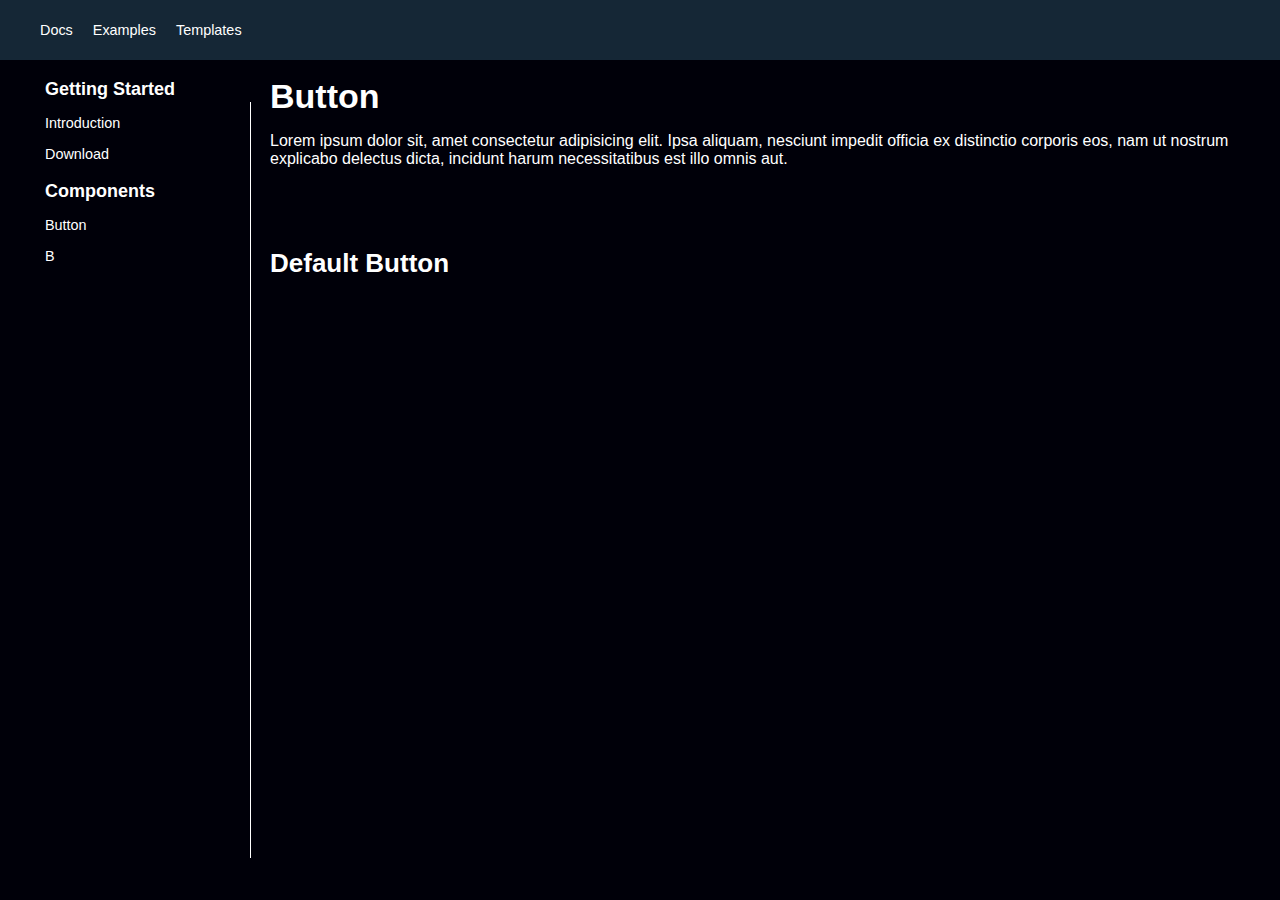
==== html/docs/components/button.html @ 5368eb9f "Modificacion del Aside" ====
<!DOCTYPE html>
<html lang="en">
<head>
    <meta charset="UTF-8">
    <meta name="viewport" content="width=device-width, initial-scale=1.0">
    <link rel="stylesheet" href="https://cdnjs.cloudflare.com/ajax/libs/font-awesome/6.5.2/css/all.min.css">
    <link rel="stylesheet" href="../../../css/all.css">
    <title>JBM.UI</title>
</head>
<body>
    <header class="jbm-header">
        <nav class="jbm-header-left">
            <img src="https://upload.wikimedia.org/wikipedia/commons/6/6b/Picture_icon_BLACK.svg" alt="">
            <a href="./../../docs.html">Docs</a>
            <a href="">Examples</a>
            <a href="">Templates</a>
        </nav>
    </header>
    <aside class="jbm-menu-list-group jbm-menu">
        <ul>
            <li class="subtitle">Getting Started</li>
            <li class="item"><a href="">Introduction</a></li>
            <li class="item"><a href="">Download</a></li>
            <li class="subtitle">Components</li>
            <li class="item"><a href="./button.html">Button</a></li>
            <li class="item"><a href="">B</a></li>
        </ul>
        <span></span>
    </aside>
    <main class="jbm-content">
        <h1>Button</h1>
        <p>Lorem ipsum dolor sit, amet consectetur adipisicing elit. Ipsa aliquam, nesciunt impedit officia ex distinctio corporis eos, nam ut nostrum explicabo delectus dicta, incidunt harum necessitatibus est illo omnis aut.</p>
        <h2>Default Button</h2>
    </main>
</body>
</html>
---- css/all.css ----
html, body {
  margin: 0;
  padding: 0;
  font-family: Arial, Helvetica, sans-serif;
  background-color: #000009;
}

.jbm-text {
  color: white;
  text-decoration: none;
}

.jbm-text-xxl {
  font-size: clamp(1.625rem, 1.875vw, 2.125rem);
}

.jbm-text-xl {
  font-size: clamp(1.5rem, 1.75vw, 2rem);
}

.jbm-text-lg {
  font-size: clamp(1.375rem, 1.625vw, 1.875rem);
}

.jbm-text-md {
  font-size: clamp(1.125rem, 1.375vw, 1.625rem);
}

.jbm-text-sm {
  font-size: clamp(0.875rem, 1.125vw, 1.375rem);
}

.jbm-text-xs {
  font-size: clamp(0.75rem, 1vw, 1.25rem);
}

.jbm-header {
  width: 100%;
  height: 40px;
  background-color: #152736;
  padding: 10px 0px;
}
.jbm-header .jbm-header-left {
  width: 30%;
  height: 100%;
  display: flex;
  justify-content: flex-start;
  align-items: center;
  margin: 0 10px;
}
.jbm-header .jbm-header-left img {
  object-fit: contain;
  height: 100%;
  margin: 0 10px;
}
.jbm-header .jbm-header-left a {
  color: white;
  text-decoration: none;
  font-size: clamp(0.875rem, 1.125vw, 1.375rem);
  margin: 0 10px;
}

.jbm-menu, .jbm-menu-top {
  height: calc(100% - 40px - 20px);
  width: 250px;
  position: absolute;
  background-color: #152736;
  z-index: 3;
}

.jbm-menu-top {
  height: 100%;
  top: 0;
}

.jbm-menu-list-group {
  background-color: transparent;
}
.jbm-menu-list-group span {
  background-color: white;
  display: flex;
  height: 90%;
  position: absolute;
  top: calc(0px + 5%);
  left: 250px;
  width: 1px;
}
.jbm-menu-list-group ul {
  padding-left: 40px;
  list-style: none;
}
.jbm-menu-list-group ul li,
.jbm-menu-list-group ul a {
  color: white;
  text-decoration: none;
  margin: 15px 0;
}
.jbm-menu-list-group ul .item {
  font-size: clamp(0.875rem, 1.125vw, 1.375rem);
}
.jbm-menu-list-group ul .item a {
  padding: 5px;
  border-radius: 4.4444444444px;
}
.jbm-menu-list-group ul .item a:hover {
  transition: background-color 0.125s ease-in-out, box-shadow 0.125s ease-in-out;
  background-color: #283f4f;
  box-shadow: 0px 0px 15px 3px black inset;
}
.jbm-menu-list-group ul .subtitle {
  margin-top: 18.75px;
  font-weight: 600;
  font-size: clamp(1.125rem, 1.375vw, 1.625rem);
  padding-left: 5px;
  display: flex;
  align-items: center;
}

.jbm-content {
  margin-left: 270px;
  width: auto;
  color: white;
}
.jbm-content h1 {
  font-size: clamp(2.125rem, 2.375vw, 2.625rem);
  margin-top: 0.5em;
  margin-bottom: 0;
}
.jbm-content p {
  margin-bottom: 5rem;
}
.jbm-content h2 {
  font-size: clamp(1.625rem, 1.875vw, 2.125rem);
}

/*# sourceMappingURL=all.css.map */
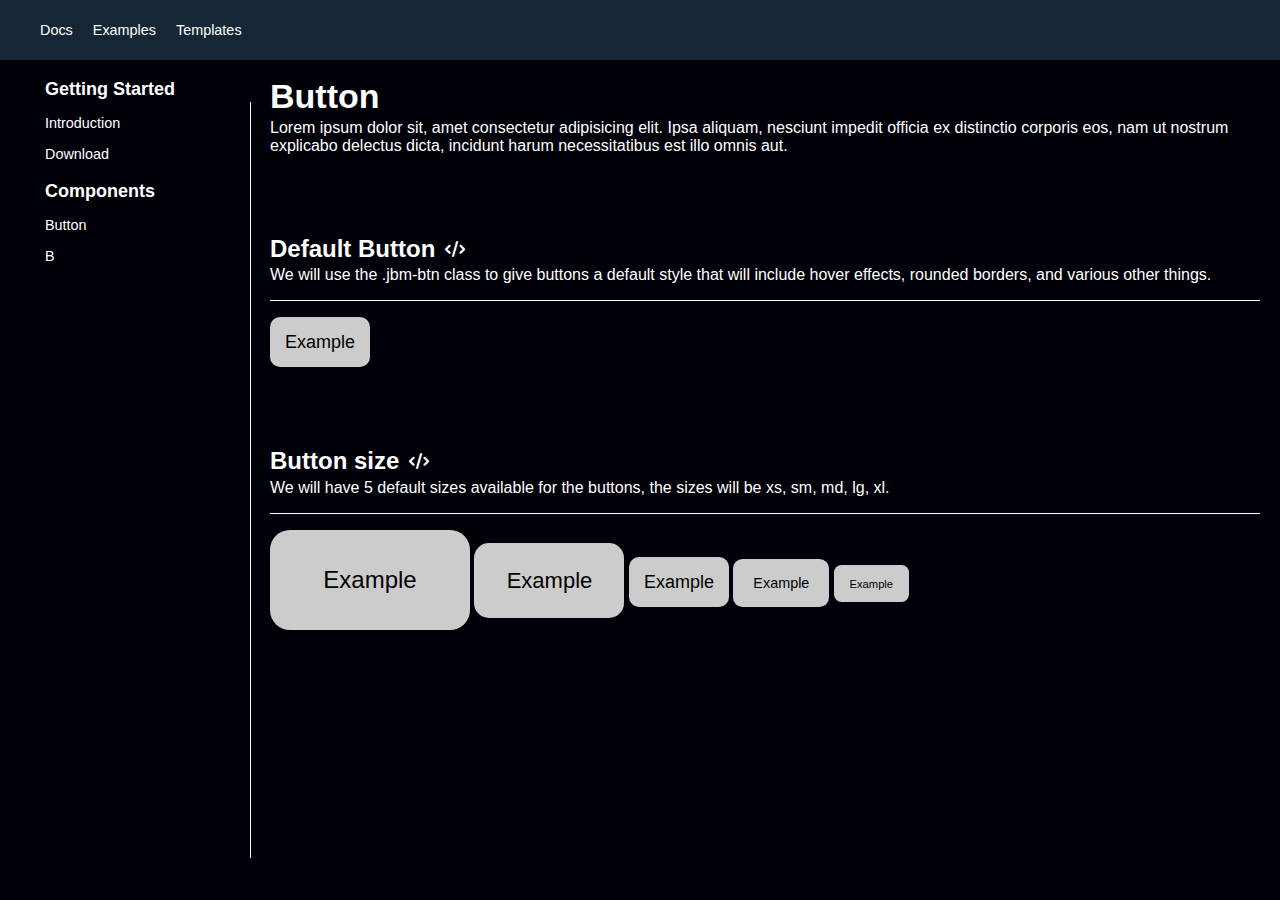
==== commit 9c9154d0: "Nuevos Default Btn y Size Btn" ====
--- a/html/docs/components/button.html
+++ b/html/docs/components/button.html
@@ -1,12 +1,15 @@
 <!DOCTYPE html>
 <html lang="en">
+
 <head>
     <meta charset="UTF-8">
     <meta name="viewport" content="width=device-width, initial-scale=1.0">
     <link rel="stylesheet" href="https://cdnjs.cloudflare.com/ajax/libs/font-awesome/6.5.2/css/all.min.css">
     <link rel="stylesheet" href="../../../css/all.css">
+    <link rel="stylesheet" href="../../../css/docs/docs.css">
     <title>JBM.UI</title>
 </head>
+
 <body>
     <header class="jbm-header">
         <nav class="jbm-header-left">
@@ -29,8 +32,35 @@
     </aside>
     <main class="jbm-content">
         <h1>Button</h1>
-        <p>Lorem ipsum dolor sit, amet consectetur adipisicing elit. Ipsa aliquam, nesciunt impedit officia ex distinctio corporis eos, nam ut nostrum explicabo delectus dicta, incidunt harum necessitatibus est illo omnis aut.</p>
-        <h2>Default Button</h2>
+        <p>Lorem ipsum dolor sit, amet consectetur adipisicing elit. Ipsa aliquam, nesciunt impedit officia ex
+            distinctio corporis eos, nam ut nostrum explicabo delectus dicta, incidunt harum necessitatibus est illo
+            omnis aut.</p>
+        <span>
+            <h2>Default Button</h2>
+            <i class="fa-solid fa-code"></i>
+        </span>
+        <section>
+            <p>We will use the .jbm-btn class to give buttons a default style that will include hover effects, rounded
+                borders, and various other things.</p>
+            <span></span>
+            <button class="jbm-btn">Example</button>
+        </section>
+
+        <!--Sizes-->
+        <span>
+            <h2>Button size</h2>
+            <i class="fa-solid fa-code"></i>
+        </span>
+        <section>
+            <p>We will have 5 default sizes available for the buttons, the sizes will be xs, sm, md, lg, xl.</p>
+            <span></span>
+            <button class="jbm-btn jbm-btn-xl">Example</button>
+            <button class="jbm-btn jbm-btn-lg">Example</button>
+            <button class="jbm-btn jbm-btn-md">Example</button>
+            <button class="jbm-btn jbm-btn-sm">Example</button>
+            <button class="jbm-btn jbm-btn-xs">Example</button>
+        </section>
     </main>
 </body>
+
 </html>--- a/css/all.css
+++ b/css/all.css
@@ -116,21 +116,4 @@
   align-items: center;
 }
 
-.jbm-content {
-  margin-left: 270px;
-  width: auto;
-  color: white;
-}
-.jbm-content h1 {
-  font-size: clamp(2.125rem, 2.375vw, 2.625rem);
-  margin-top: 0.5em;
-  margin-bottom: 0;
-}
-.jbm-content p {
-  margin-bottom: 5rem;
-}
-.jbm-content h2 {
-  font-size: clamp(1.625rem, 1.875vw, 2.125rem);
-}
-
 /*# sourceMappingURL=all.css.map */
--- a/css/docs/docs.css
+++ b/css/docs/docs.css
@@ -0,0 +1,91 @@
+.jbm-content {
+  margin-left: 270px;
+  width: auto;
+  color: white;
+}
+.jbm-content h1 {
+  font-size: clamp(2.125rem, 2.375vw, 2.625rem);
+  margin-top: 0.5em;
+  margin-bottom: 0;
+}
+.jbm-content p {
+  margin-top: 0.2em;
+  margin-bottom: 0;
+}
+.jbm-content span {
+  display: flex;
+  align-items: center;
+  margin-top: 5em;
+}
+.jbm-content span h2 {
+  font-size: clamp(1.5rem, 1.75vw, 2rem);
+  margin-top: 0;
+  margin-bottom: 0;
+}
+.jbm-content span i {
+  margin-left: 10px;
+  cursor: pointer;
+}
+.jbm-content section span {
+  margin: 1rem 20px 1rem 0px;
+  background-color: white;
+  display: flex;
+  width: auto;
+  position: relative;
+  height: 1px;
+}
+
+.jbm-btn {
+  transition: background-color 0.125s ease-in-out;
+  cursor: pointer;
+  background-color: #cccccc;
+  width: clamp(100px, 7.5vw, 150px);
+  height: calc(clamp(100px, 7.5vw, 150px) / 2);
+  border-radius: calc(clamp(100px, 7.5vw, 150px) / 10);
+  font-size: clamp(1.125rem, 1.375vw, 1.625rem);
+  border: none;
+  white-space: nowrap;
+  overflow: hidden;
+  text-overflow: ellipsis;
+}
+.jbm-btn:hover {
+  transition: background-color 0.125s ease-in-out;
+  background-color: #eeeeee;
+}
+
+.jbm-btn-xl {
+  width: clamp(200px, 7.5vw, 250px);
+  height: calc(clamp(200px, 7.5vw, 250px) / 2);
+  border-radius: calc(clamp(200px, 7.5vw, 250px) / 10);
+  font-size: clamp(1.5rem, 1.75vw, 2rem);
+}
+
+.jbm-btn-lg {
+  width: clamp(150px, 7.5vw, 200px);
+  height: calc(clamp(150px, 7.5vw, 200px) / 2);
+  border-radius: calc(clamp(150px, 7.5vw, 200px) / 10);
+  font-size: clamp(1.375rem, 1.625vw, 1.875rem);
+}
+
+.jbm-btn-md {
+  width: clamp(100px, 7.5vw, 150px);
+  height: calc(clamp(100px, 7.5vw, 150px) / 2);
+  border-radius: calc(clamp(100px, 7.5vw, 150px) / 10);
+  font-size: clamp(1.125rem, 1.375vw, 1.625rem);
+}
+
+.jbm-btn-sm {
+  width: clamp(75px, 7.5vw, 100px);
+  height: calc(clamp(75px, 7.5vw, 100px) / 2);
+  border-radius: calc(clamp(75px, 7.5vw, 100px) / 10);
+  font-size: clamp(0.875rem, 1.125vw, 1.375rem);
+}
+
+.jbm-btn-xs {
+  width: clamp(50px, 7.5vw, 75px);
+  height: calc(clamp(50px, 7.5vw, 75px) / 2);
+  border-radius: calc(clamp(50px, 7.5vw, 75px) / 10);
+  font-size: clamp(0.625rem, 0.875vw, 1.125rem);
+}
+
+/*# sourceMappingURL=docs.css.map */
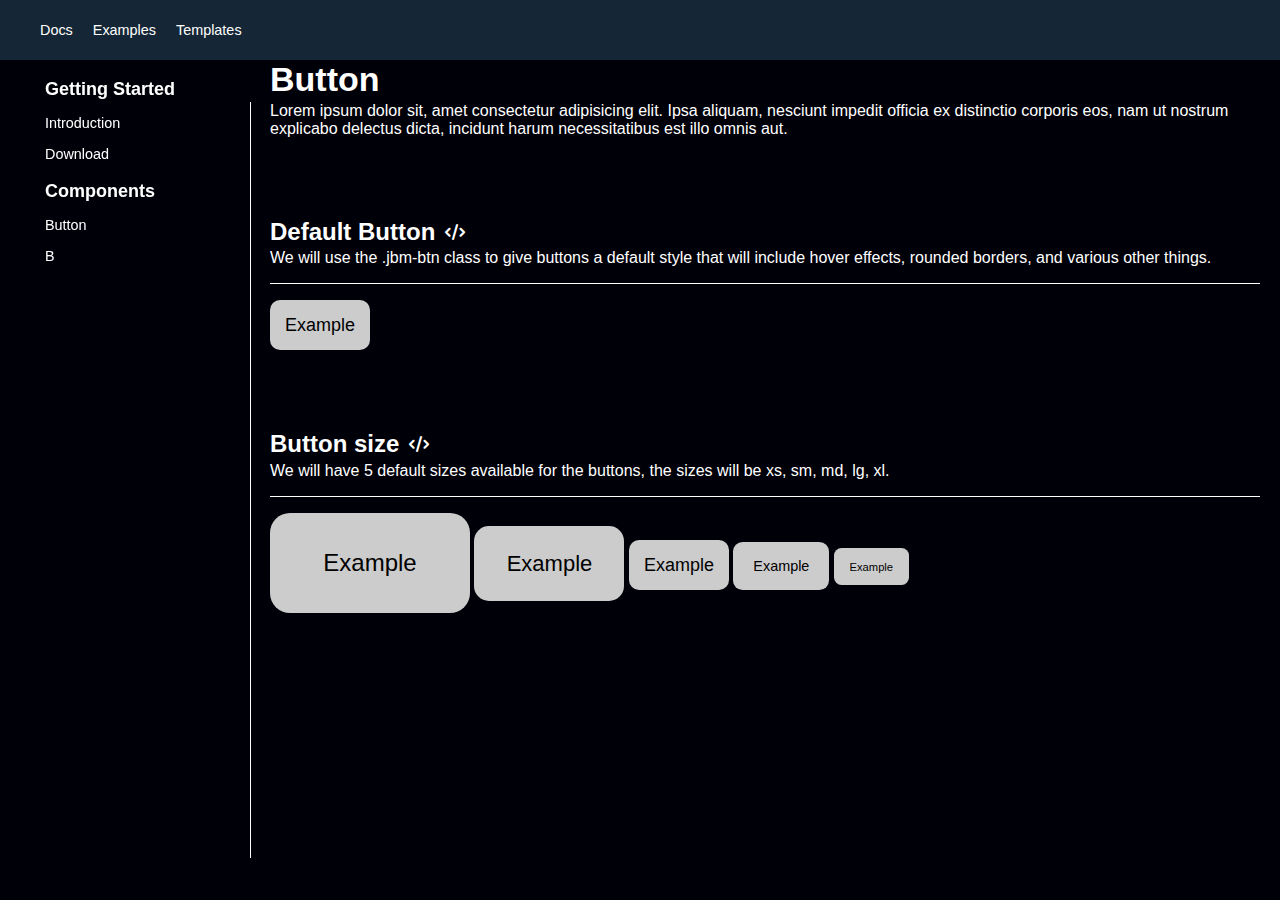
==== commit 4e944f8d: "HeaderFixed agregado" ====
--- a/html/docs/components/button.html
+++ b/html/docs/components/button.html
@@ -10,8 +10,8 @@
     <title>JBM.UI</title>
 </head>
 
-<body>
-    <header class="jbm-header">
+<body class="jbm-header-fixed-body">
+    <header class="jbm-header jbm-header-fixed">
         <nav class="jbm-header-left">
             <img src="https://upload.wikimedia.org/wikipedia/commons/6/6b/Picture_icon_BLACK.svg" alt="">
             <a href="./../../docs.html">Docs</a>
@@ -35,7 +35,7 @@
         <p>Lorem ipsum dolor sit, amet consectetur adipisicing elit. Ipsa aliquam, nesciunt impedit officia ex
             distinctio corporis eos, nam ut nostrum explicabo delectus dicta, incidunt harum necessitatibus est illo
             omnis aut.</p>
-        <span>
+        <span class="horizontal-line">
             <h2>Default Button</h2>
             <i class="fa-solid fa-code"></i>
         </span>
@@ -47,7 +47,7 @@
         </section>
 
         <!--Sizes-->
-        <span>
+        <span class="horizontal-line">
             <h2>Button size</h2>
             <i class="fa-solid fa-code"></i>
         </span>
--- a/css/all.css
+++ b/css/all.css
@@ -3,6 +3,19 @@
   padding: 0;
   font-family: Arial, Helvetica, sans-serif;
   background-color: #000009;
+}
+
+*::-webkit-scrollbar {
+  width: 12px;
+}
+
+*::-webkit-scrollbar-track {
+  background: #000009;
+}
+
+*::-webkit-scrollbar-thumb {
+  background-color: #152736;
+  border-left: 3px solid #000009;
 }
 
 .jbm-text {
@@ -34,11 +47,16 @@
   font-size: clamp(0.75rem, 1vw, 1.25rem);
 }
 
+.jbm-header-fixed-body {
+  margin-top: 60px;
+}
+
 .jbm-header {
   width: 100%;
   height: 40px;
   background-color: #152736;
   padding: 10px 0px;
+  z-index: 5;
 }
 .jbm-header .jbm-header-left {
   width: 30%;
@@ -60,10 +78,15 @@
   margin: 0 10px;
 }
 
+.jbm-header-fixed {
+  position: fixed;
+  top: 0;
+}
+
 .jbm-menu, .jbm-menu-top {
   height: calc(100% - 40px - 20px);
   width: 250px;
-  position: absolute;
+  position: fixed;
   background-color: #152736;
   z-index: 3;
 }
--- a/css/docs/docs.css
+++ b/css/docs/docs.css
@@ -12,17 +12,17 @@
   margin-top: 0.2em;
   margin-bottom: 0;
 }
-.jbm-content span {
+.jbm-content .horizontal-line {
   display: flex;
   align-items: center;
   margin-top: 5em;
 }
-.jbm-content span h2 {
+.jbm-content .horizontal-line h2 {
   font-size: clamp(1.5rem, 1.75vw, 2rem);
   margin-top: 0;
   margin-bottom: 0;
 }
-.jbm-content span i {
+.jbm-content .horizontal-line i {
   margin-left: 10px;
   cursor: pointer;
 }
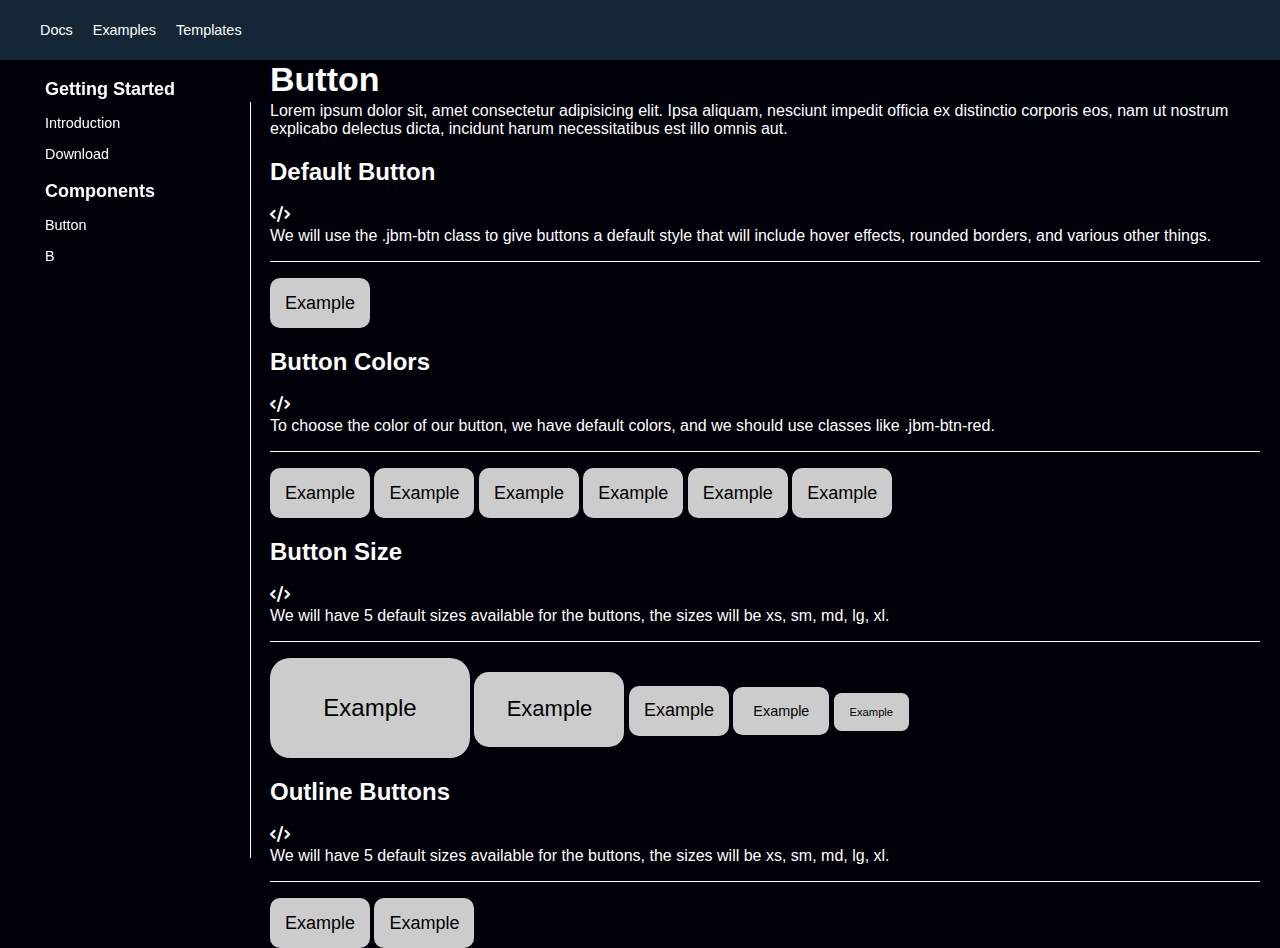
==== commit 118f8ab5: "Btn Outline y Btn Colors agregados" ====
--- a/html/docs/components/button.html
+++ b/html/docs/components/button.html
@@ -35,7 +35,9 @@
         <p>Lorem ipsum dolor sit, amet consectetur adipisicing elit. Ipsa aliquam, nesciunt impedit officia ex
             distinctio corporis eos, nam ut nostrum explicabo delectus dicta, incidunt harum necessitatibus est illo
             omnis aut.</p>
-        <span class="horizontal-line">
+
+        <!--Default Button-->
+        <span class="margin-span">
             <h2>Default Button</h2>
             <i class="fa-solid fa-code"></i>
         </span>
@@ -46,20 +48,58 @@
             <button class="jbm-btn">Example</button>
         </section>
 
+        <!--Button Colors-->
+        <span class="margin-span">
+            <h2>Button Colors</h2>
+            <i class="fa-solid fa-code"></i>
+        </span>
+        <section>
+            <p>To choose the color of our button, we have default colors, and we should use classes like .jbm-btn-red.
+            </p>
+            <span></span>
+            <div class="container-flex">
+                <button class="jbm-btn">Example</button>
+                <button class="jbm-btn jbm-btn-red">Example</button>
+                <button class="jbm-btn jbm-btn-green">Example</button>
+                <button class="jbm-btn jbm-btn-blue">Example</button>
+                <button class="jbm-btn jbm-btn-yellow">Example</button>
+                <button class="jbm-btn jbm-btn-black">Example</button>
+            </div>
+        </section>
+
         <!--Sizes-->
-        <span class="horizontal-line">
-            <h2>Button size</h2>
+        <span class="margin-span">
+            <h2>Button Size</h2>
             <i class="fa-solid fa-code"></i>
         </span>
         <section>
             <p>We will have 5 default sizes available for the buttons, the sizes will be xs, sm, md, lg, xl.</p>
             <span></span>
-            <button class="jbm-btn jbm-btn-xl">Example</button>
-            <button class="jbm-btn jbm-btn-lg">Example</button>
-            <button class="jbm-btn jbm-btn-md">Example</button>
-            <button class="jbm-btn jbm-btn-sm">Example</button>
-            <button class="jbm-btn jbm-btn-xs">Example</button>
+            <div class="container-flex">
+                <button class="jbm-btn jbm-btn-xl">Example</button>
+                <button class="jbm-btn jbm-btn-lg">Example</button>
+                <button class="jbm-btn jbm-btn-md">Example</button>
+                <button class="jbm-btn jbm-btn-sm">Example</button>
+                <button class="jbm-btn jbm-btn-xs">Example</button>
+            </div>
         </section>
+
+        <!--Sizes-->
+        <span class="margin-span">
+            <h2>Outline Buttons</h2>
+            <i class="fa-solid fa-code"></i>
+        </span>
+        <section>
+            <p>We will have 5 default sizes available for the buttons, the sizes will be xs, sm, md, lg, xl.</p>
+            <span></span>
+            <div class="container-flex">
+                <button class="jbm-btn jbm-btn-outline">Example</button>
+                <button class="jbm-btn jbm-btn-outline-red">Example</button>
+            </div>
+
+        </section>
+
+        <span class="margin-span"></span>
     </main>
 </body>
 
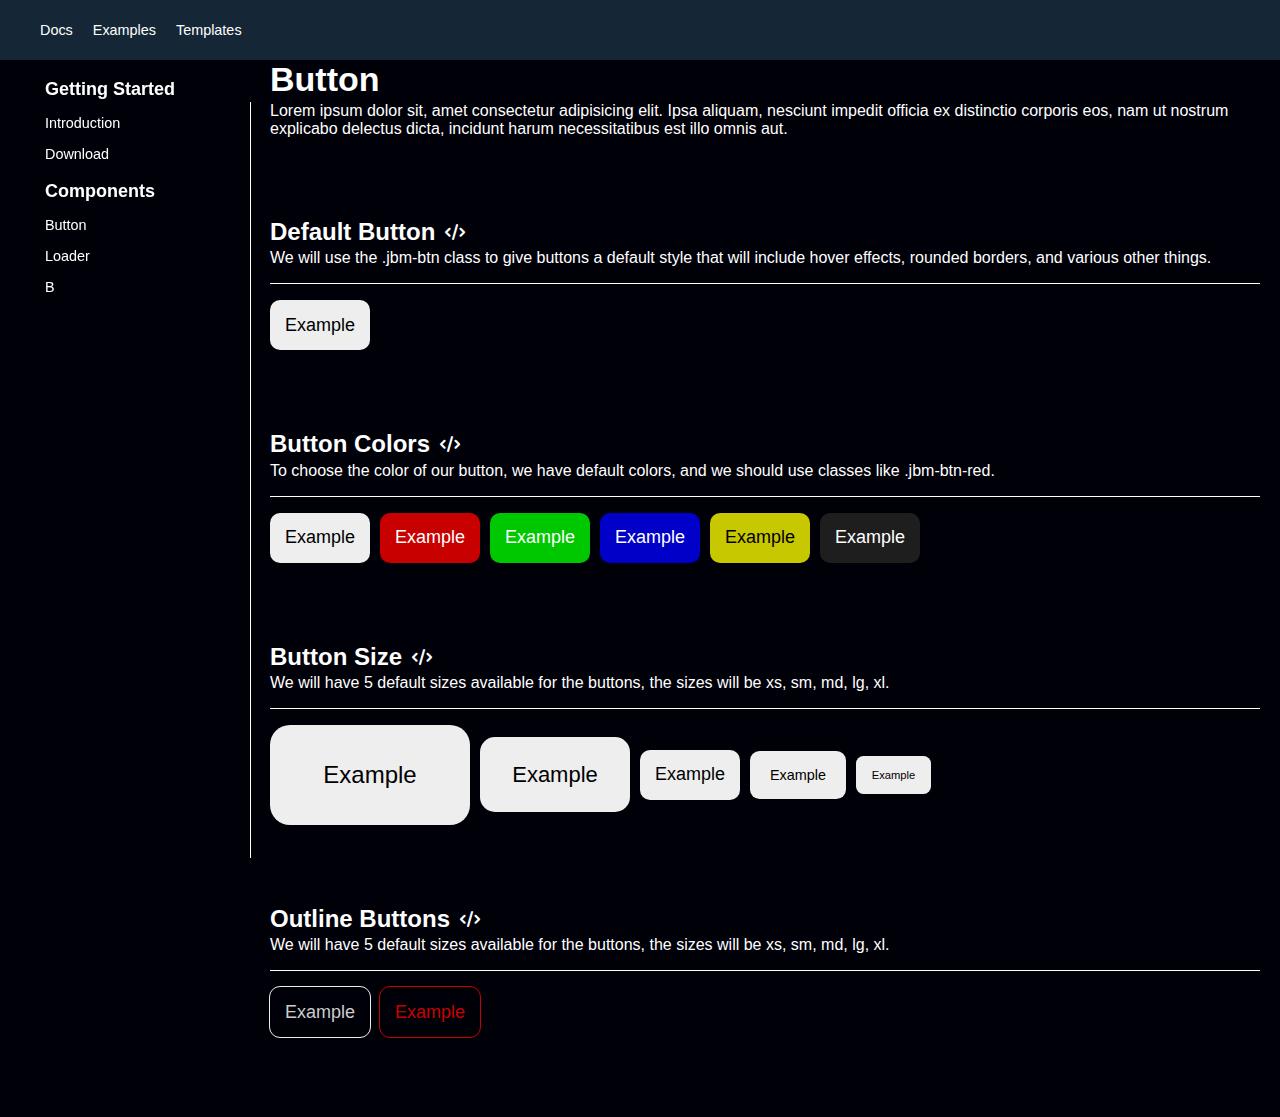
==== commit 93fed466: "Agregado de loaders y sus variables (No todas)" ====
--- a/html/docs/components/button.html
+++ b/html/docs/components/button.html
@@ -26,6 +26,7 @@
             <li class="item"><a href="">Download</a></li>
             <li class="subtitle">Components</li>
             <li class="item"><a href="./button.html">Button</a></li>
+            <li class="item"><a href="./loader.html">Loader</a></li>
             <li class="item"><a href="">B</a></li>
         </ul>
         <span></span>
@@ -44,7 +45,7 @@
         <section>
             <p>We will use the .jbm-btn class to give buttons a default style that will include hover effects, rounded
                 borders, and various other things.</p>
-            <span></span>
+            <span class="horizontal-line-span"></span>
             <button class="jbm-btn">Example</button>
         </section>
 
@@ -56,7 +57,7 @@
         <section>
             <p>To choose the color of our button, we have default colors, and we should use classes like .jbm-btn-red.
             </p>
-            <span></span>
+            <span class="horizontal-line-span"></span>
             <div class="container-flex">
                 <button class="jbm-btn">Example</button>
                 <button class="jbm-btn jbm-btn-red">Example</button>
@@ -74,7 +75,7 @@
         </span>
         <section>
             <p>We will have 5 default sizes available for the buttons, the sizes will be xs, sm, md, lg, xl.</p>
-            <span></span>
+            <span class="horizontal-line-span"></span>
             <div class="container-flex">
                 <button class="jbm-btn jbm-btn-xl">Example</button>
                 <button class="jbm-btn jbm-btn-lg">Example</button>
@@ -91,7 +92,7 @@
         </span>
         <section>
             <p>We will have 5 default sizes available for the buttons, the sizes will be xs, sm, md, lg, xl.</p>
-            <span></span>
+            <span class="horizontal-line-span"></span>
             <div class="container-flex">
                 <button class="jbm-btn jbm-btn-outline">Example</button>
                 <button class="jbm-btn jbm-btn-outline-red">Example</button>
--- a/css/docs/docs.css
+++ b/css/docs/docs.css
@@ -12,21 +12,21 @@
   margin-top: 0.2em;
   margin-bottom: 0;
 }
-.jbm-content .horizontal-line {
+.jbm-content .margin-span {
   display: flex;
   align-items: center;
   margin-top: 5em;
 }
-.jbm-content .horizontal-line h2 {
+.jbm-content .margin-span h2 {
   font-size: clamp(1.5rem, 1.75vw, 2rem);
   margin-top: 0;
   margin-bottom: 0;
 }
-.jbm-content .horizontal-line i {
+.jbm-content .margin-span i {
   margin-left: 10px;
   cursor: pointer;
 }
-.jbm-content section span {
+.jbm-content section .horizontal-line-span {
   margin: 1rem 20px 1rem 0px;
   background-color: white;
   display: flex;
@@ -34,11 +34,17 @@
   position: relative;
   height: 1px;
 }
+.jbm-content .container-flex {
+  display: flex;
+  justify-content: flex-start;
+  align-items: center;
+  gap: 10px;
+}
 
 .jbm-btn {
   transition: background-color 0.125s ease-in-out;
   cursor: pointer;
-  background-color: #cccccc;
+  background-color: #eeeeee;
   width: clamp(100px, 7.5vw, 150px);
   height: calc(clamp(100px, 7.5vw, 150px) / 2);
   border-radius: calc(clamp(100px, 7.5vw, 150px) / 10);
@@ -50,7 +56,76 @@
 }
 .jbm-btn:hover {
   transition: background-color 0.125s ease-in-out;
-  background-color: #eeeeee;
+  background-color: #cccccc;
+}
+.jbm-btn:active {
+  background-color: #bbbbbb;
+}
+
+.jbm-btn-red {
+  background-color: rgb(200, 0, 0);
+  color: white;
+}
+.jbm-btn-red:hover {
+  background-color: rgb(170, 0, 0);
+}
+.jbm-btn-red:active {
+  background-color: rgb(150, 0, 0);
+}
+
+.jbm-btn-red {
+  background-color: rgb(200, 0, 0);
+  color: white;
+}
+.jbm-btn-red:hover {
+  background-color: rgb(170, 0, 0);
+}
+.jbm-btn-red:active {
+  background-color: rgb(150, 0, 0);
+}
+
+.jbm-btn-green {
+  background-color: rgb(0, 200, 0);
+  color: white;
+}
+.jbm-btn-green:hover {
+  background-color: rgb(0, 170, 0);
+}
+.jbm-btn-green:active {
+  background-color: rgb(0, 150, 0);
+}
+
+.jbm-btn-blue {
+  background-color: rgb(0, 0, 200);
+  color: white;
+}
+.jbm-btn-blue:hover {
+  background-color: rgb(0, 0, 170);
+}
+.jbm-btn-blue:active {
+  background-color: rgb(0, 0, 150);
+}
+
+.jbm-btn-yellow {
+  background-color: rgb(200, 200, 0);
+  color: black;
+}
+.jbm-btn-yellow:hover {
+  background-color: rgb(170, 170, 0);
+}
+.jbm-btn-yellow:active {
+  background-color: rgb(150, 150, 0);
+}
+
+.jbm-btn-black {
+  background-color: rgb(30, 30, 30);
+  color: white;
+}
+.jbm-btn-black:hover {
+  background-color: rgb(10, 10, 10);
+}
+.jbm-btn-black:active {
+  background-color: rgb(0, 0, 0);
 }
 
 .jbm-btn-xl {
@@ -88,4 +163,141 @@
   font-size: clamp(0.625rem, 0.875vw, 1.125rem);
 }
 
+.jbm-btn-outline {
+  transition: color 0.25s ease-in-out, background-color 0.25s ease-in-out;
+  background-color: transparent;
+  outline: 1px solid #eeeeee;
+  line-height: 0;
+  color: #cccccc;
+}
+.jbm-btn-outline:hover {
+  transition: color 0.25s ease-in-out, background-color 0.25s ease-in-out;
+  color: black;
+}
+
+.jbm-btn-outline-red {
+  transition: color 0.25s ease-in-out, background-color 0.25s ease-in-out;
+  background-color: transparent;
+  outline: 1px solid rgb(200, 0, 0);
+  line-height: 0;
+  color: rgb(200, 0, 0);
+}
+.jbm-btn-outline-red:hover {
+  transition: color 0.25s ease-in-out, background-color 0.25s ease-in-out;
+}
+
+.jbm-spinner-loader {
+  width: 40px;
+  padding: 4px;
+  aspect-ratio: 1;
+  border-radius: 50%;
+  background: white;
+  mask: conic-gradient(rgba(0, 0, 0, 0) 10%, #000), linear-gradient(#000 0 0) content-box;
+  mask-composite: subtract;
+  animation: jbm-spinner-loader 1s infinite linear;
+}
+
+@keyframes jbm-spinner-loader {
+  to {
+    transform: rotate(1turn);
+  }
+}
+.jbm-columns-loader {
+  display: flex;
+  justify-content: space-between;
+  align-items: center;
+  width: 40px;
+  height: 30px;
+}
+.jbm-columns-loader span {
+  display: inline-block;
+  height: 100%;
+  width: 30%;
+  border-radius: 4px;
+}
+.jbm-columns-loader span:nth-child(1) {
+  animation: jbm-column-loader-1 1s ease-in-out infinite;
+}
+.jbm-columns-loader span:nth-child(2) {
+  animation: jbm-column-loader-2 1s ease-in-out infinite;
+}
+.jbm-columns-loader span:nth-child(3) {
+  animation: jbm-column-loader-3 1s ease-in-out infinite;
+}
+
+@keyframes jbm-column-loader-1 {
+  0% {
+    scale: 1;
+    background-color: #bfbfbf;
+  }
+  50% {
+    scale: 0.8;
+    background-color: white;
+  }
+  100% {
+    scale: 1;
+    background-color: #bfbfbf;
+  }
+}
+@keyframes jbm-column-loader-2 {
+  0% {
+    scale: 0.8;
+    background-color: white;
+  }
+  50% {
+    scale: 1;
+    background-color: #bfbfbf;
+  }
+  100% {
+    scale: 0.8;
+    background-color: white;
+  }
+}
+@keyframes jbm-column-loader-3 {
+  0% {
+    scale: 1;
+    background-color: #bfbfbf;
+  }
+  50% {
+    scale: 0.8;
+    background-color: white;
+  }
+  100% {
+    scale: 1;
+    background-color: #bfbfbf;
+  }
+}
+.jbm-dot-loader {
+  width: 48px;
+  height: 48px;
+  display: inline-block;
+  position: relative;
+}
+.jbm-dot-loader::after, .jbm-dot-loader::before {
+  content: "";
+  box-sizing: border-box;
+  width: 48px;
+  height: 48px;
+  border-radius: 50%;
+  background: #FFF;
+  position: absolute;
+  left: 0;
+  top: 0;
+  animation: jbm-dot-loader 2s linear infinite;
+}
+.jbm-dot-loader::after {
+  animation-delay: 1s;
+}
+
+@keyframes jbm-dot-loader {
+  0% {
+    transform: scale(0);
+    opacity: 1;
+  }
+  100% {
+    transform: scale(1);
+    opacity: 0;
+  }
+}
+
 /*# sourceMappingURL=docs.css.map */
